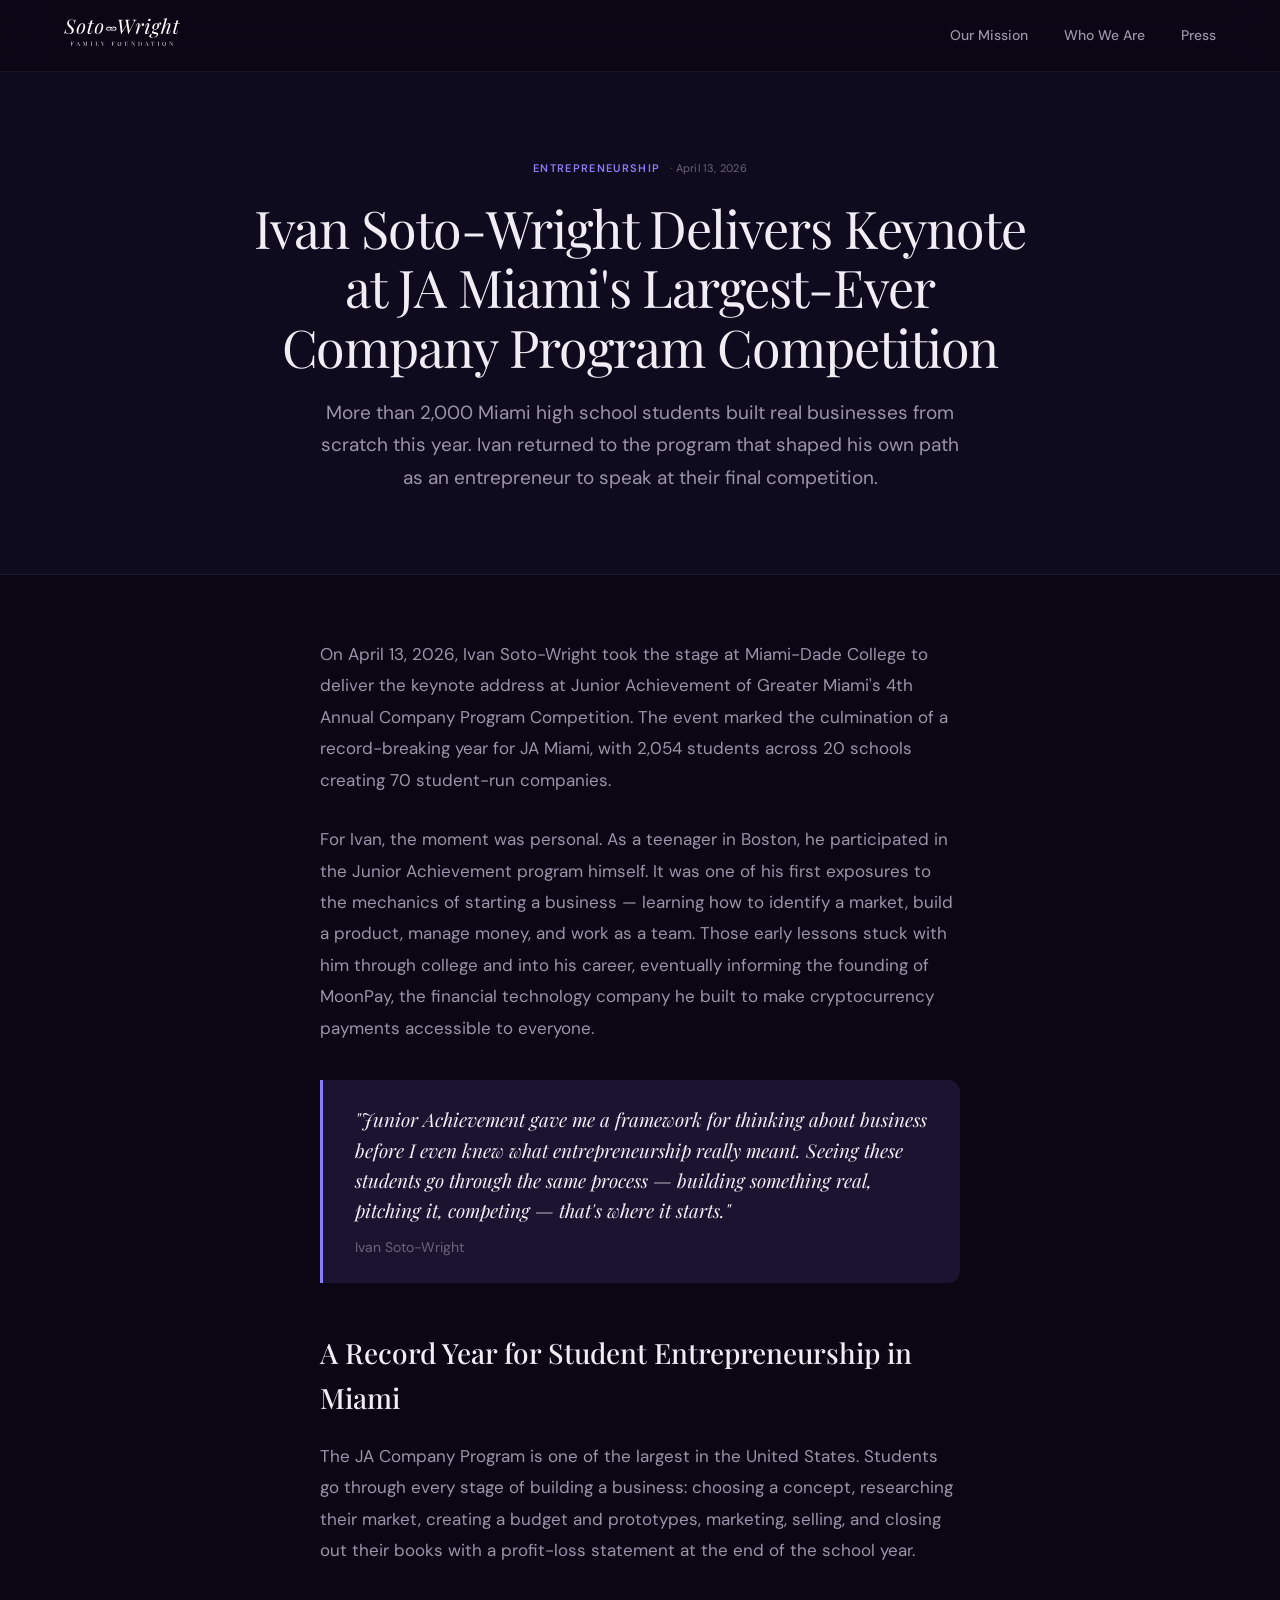
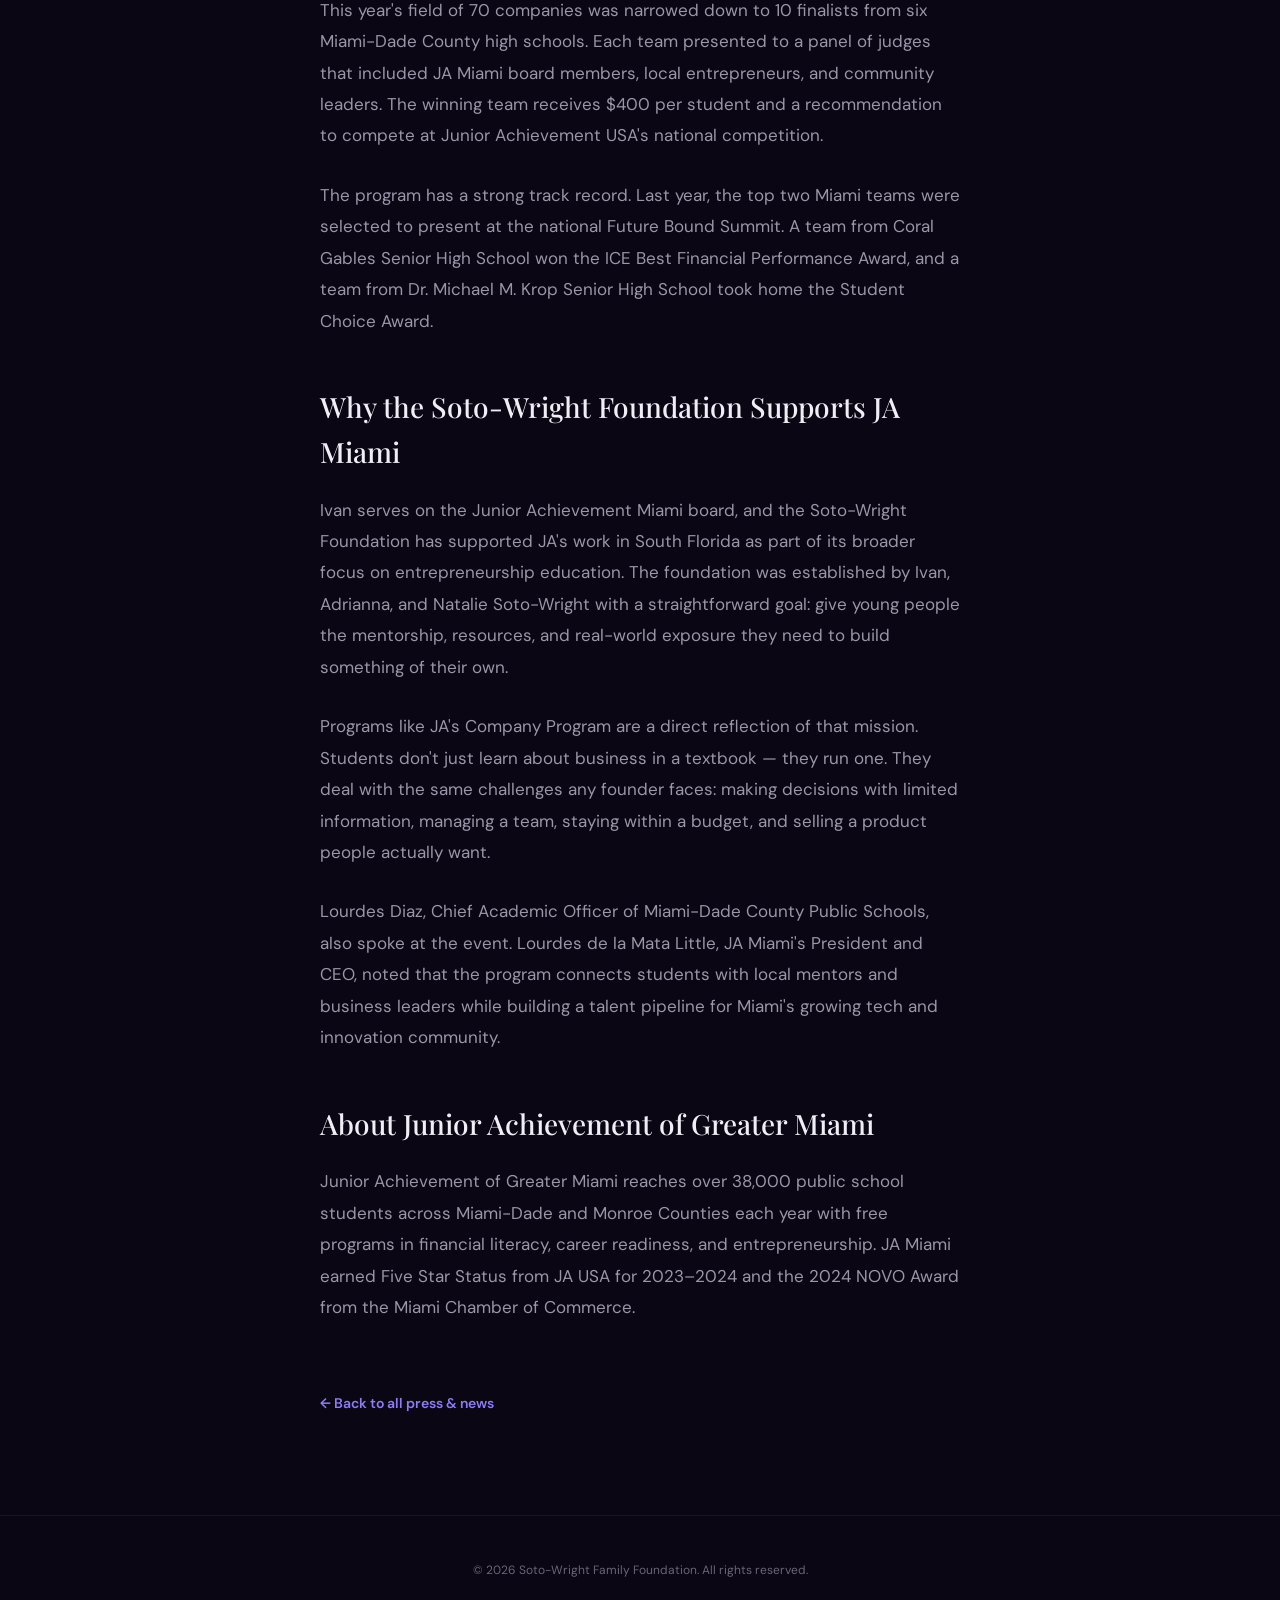
==== press/ivan-soto-wright-ja-miami-keynote-2026.html @ e000f44b "Add files via upload" ====
<!DOCTYPE html>
<html lang="en">
<head>
<meta charset="UTF-8">
<meta name="viewport" content="width=device-width, initial-scale=1.0">
<title>Ivan Soto-Wright Keynote at JA Miami Company Program 2026 | Soto-Wright Foundation</title>
<meta name="description" content="Ivan Soto-Wright, founder of MoonPay and the Soto-Wright Foundation, delivered the keynote at JA Miami's 2026 Company Program Competition, where 2,054 students built 70 real companies.">
<link rel="preconnect" href="https://fonts.googleapis.com">
<link rel="preconnect" href="https://fonts.gstatic.com" crossorigin>
<link href="https://fonts.googleapis.com/css2?family=Playfair+Display:ital,wght@0,400;0,500;0,600;0,700;1,400;1,500&family=DM+Sans:ital,wght@0,300;0,400;0,500;0,600;1,300;1,400&display=swap" rel="stylesheet">
<link rel="stylesheet" href="../assets/article.css">
<style>
:root{--bg-primary:#0a0614;--bg-secondary:#0f0b1e;--bg-card:#13102a;--bg-card-hover:#1a1538;--text-primary:#f0edf5;--text-secondary:#9b95a8;--text-muted:#6b6478;--accent:#8b7cf7;--accent-soft:rgba(139,124,247,0.12);--border:rgba(255,255,255,0.06);--border-hover:rgba(255,255,255,0.12);--font-display:'Playfair Display',Georgia,serif;--font-body:'DM Sans',-apple-system,sans-serif}
*,*::before,*::after{margin:0;padding:0;box-sizing:border-box}
html{font-size:16px;-webkit-font-smoothing:antialiased}
body{font-family:var(--font-body);background:var(--bg-primary);color:var(--text-primary);line-height:1.6}
nav{position:fixed;top:0;left:0;right:0;z-index:1000;padding:0 clamp(24px,5vw,80px);height:72px;display:flex;align-items:center;justify-content:space-between;background:rgba(10,6,20,0.9);backdrop-filter:blur(20px);border-bottom:1px solid var(--border)}
nav .nav-links{display:flex;gap:36px}
nav .nav-links a{font-size:14px;font-weight:500;color:var(--text-secondary);text-decoration:none;transition:color .3s}
nav .nav-links a:hover{color:var(--text-primary)}
.press-tag{font-size:11px;font-weight:600;letter-spacing:.12em;text-transform:uppercase;color:var(--accent);display:flex;align-items:center;gap:10px}
.press-tag .date{color:var(--text-muted);font-weight:400;letter-spacing:.02em;text-transform:none}
footer{padding:40px clamp(24px,5vw,80px);border-top:1px solid var(--border);text-align:center}
footer span{font-size:12px;color:var(--text-muted)}
</style>
</head>
<body>
<nav>
  <a href="../index.html"><img src="../assets/logo-horizontal-dark.svg" alt="Soto-Wright Foundation" style="height:28px;"></a>
  <div class="nav-links">
    <a href="../index.html#mission">Our Mission</a>
    <a href="../index.html#who">Who We Are</a>
    <a href="../index.html#press">Press</a>
  </div>
</nav>

<header class="article-hero">
  <div class="press-tag">Entrepreneurship <span class="date">· April 13, 2026</span></div>
  <h1>Ivan Soto-Wright Delivers Keynote at JA Miami's Largest-Ever Company Program Competition</h1>
  <p class="hero-deck">More than 2,000 Miami high school students built real businesses from scratch this year. Ivan returned to the program that shaped his own path as an entrepreneur to speak at their final competition.</p>
</header>

<article class="article-body">
  <p>On April 13, 2026, Ivan Soto-Wright took the stage at Miami-Dade College to deliver the keynote address at Junior Achievement of Greater Miami's 4th Annual Company Program Competition. The event marked the culmination of a record-breaking year for JA Miami, with 2,054 students across 20 schools creating 70 student-run companies.</p>

  <p>For Ivan, the moment was personal. As a teenager in Boston, he participated in the Junior Achievement program himself. It was one of his first exposures to the mechanics of starting a business — learning how to identify a market, build a product, manage money, and work as a team. Those early lessons stuck with him through college and into his career, eventually informing the founding of MoonPay, the financial technology company he built to make cryptocurrency payments accessible to everyone.</p>

  <blockquote>
    <p>"Junior Achievement gave me a framework for thinking about business before I even knew what entrepreneurship really meant. Seeing these students go through the same process — building something real, pitching it, competing — that's where it starts."</p>
    <cite>Ivan Soto-Wright</cite>
  </blockquote>

  <h2>A Record Year for Student Entrepreneurship in Miami</h2>

  <p>The JA Company Program is one of the largest in the United States. Students go through every stage of building a business: choosing a concept, researching their market, creating a budget and prototypes, marketing, selling, and closing out their books with a profit-loss statement at the end of the school year.</p>

  <p>This year's field of 70 companies was narrowed down to 10 finalists from six Miami-Dade County high schools. Each team presented to a panel of judges that included JA Miami board members, local entrepreneurs, and community leaders. The winning team receives $400 per student and a recommendation to compete at Junior Achievement USA's national competition.</p>

  <p>The program has a strong track record. Last year, the top two Miami teams were selected to present at the national Future Bound Summit. A team from Coral Gables Senior High School won the ICE Best Financial Performance Award, and a team from Dr. Michael M. Krop Senior High School took home the Student Choice Award.</p>

  <h2>Why the Soto-Wright Foundation Supports JA Miami</h2>

  <p>Ivan serves on the Junior Achievement Miami board, and the Soto-Wright Foundation has supported JA's work in South Florida as part of its broader focus on entrepreneurship education. The foundation was established by Ivan, Adrianna, and Natalie Soto-Wright with a straightforward goal: give young people the mentorship, resources, and real-world exposure they need to build something of their own.</p>

  <p>Programs like JA's Company Program are a direct reflection of that mission. Students don't just learn about business in a textbook — they run one. They deal with the same challenges any founder faces: making decisions with limited information, managing a team, staying within a budget, and selling a product people actually want.</p>

  <p>Lourdes Diaz, Chief Academic Officer of Miami-Dade County Public Schools, also spoke at the event. Lourdes de la Mata Little, JA Miami's President and CEO, noted that the program connects students with local mentors and business leaders while building a talent pipeline for Miami's growing tech and innovation community.</p>

  <h2>About Junior Achievement of Greater Miami</h2>

  <p>Junior Achievement of Greater Miami reaches over 38,000 public school students across Miami-Dade and Monroe Counties each year with free programs in financial literacy, career readiness, and entrepreneurship. JA Miami earned Five Star Status from JA USA for 2023–2024 and the 2024 NOVO Award from the Miami Chamber of Commerce.</p>

  <a href="../index.html#press" class="back-link">← Back to all press & news</a>
</article>

<footer><span>© 2026 Soto-Wright Family Foundation. All rights reserved.</span></footer>
</body>
</html>
---- assets/article.css ----
/* Blog post article page styles — inherits variables from parent page inline styles */
.article-hero {
  padding: 160px clamp(24px,5vw,80px) 80px;
  text-align: center;
  position: relative;
  background: var(--bg-secondary);
  border-bottom: 1px solid var(--border);
}
.article-hero .press-tag { justify-content: center; margin-bottom: 20px; }
.article-hero h1 {
  font-family: var(--font-display);
  font-size: clamp(32px,4.5vw,52px);
  font-weight: 400;
  line-height: 1.15;
  max-width: 800px;
  margin: 0 auto 20px;
  letter-spacing: -0.02em;
}
.article-hero .hero-deck {
  font-size: clamp(16px,1.6vw,19px);
  color: var(--text-secondary);
  max-width: 640px;
  margin: 0 auto;
  line-height: 1.7;
}
.article-body {
  max-width: 720px;
  margin: 0 auto;
  padding: 64px clamp(24px,5vw,40px) 100px;
}
.article-body p {
  font-size: 17px;
  line-height: 1.85;
  color: var(--text-secondary);
  margin-bottom: 28px;
}
.article-body h2 {
  font-family: var(--font-display);
  font-size: 28px;
  font-weight: 500;
  color: var(--text-primary);
  margin: 48px 0 20px;
}
.article-body blockquote {
  border-left: 3px solid var(--accent);
  padding: 24px 32px;
  margin: 36px 0;
  background: var(--accent-soft);
  border-radius: 0 12px 12px 0;
}
.article-body blockquote p {
  font-family: var(--font-display);
  font-size: 19px;
  font-style: italic;
  color: var(--text-primary);
  margin-bottom: 8px;
  line-height: 1.6;
}
.article-body blockquote cite {
  font-family: var(--font-body);
  font-size: 14px;
  font-style: normal;
  color: var(--text-muted);
}
.article-body .featured-img {
  width: 100%;
  border-radius: 12px;
  margin: 32px 0;
  border: 1px solid var(--border);
}
.article-body .embed-note {
  background: var(--bg-card);
  border: 1px dashed var(--border-hover);
  border-radius: 12px;
  padding: 24px;
  text-align: center;
  color: var(--text-muted);
  font-size: 14px;
  margin: 32px 0;
}
.back-link {
  display: inline-block;
  margin-top: 40px;
  font-size: 14px;
  font-weight: 600;
  color: var(--accent);
  text-decoration: none;
  transition: opacity 0.3s;
}
.back-link:hover { opacity: 0.7; }
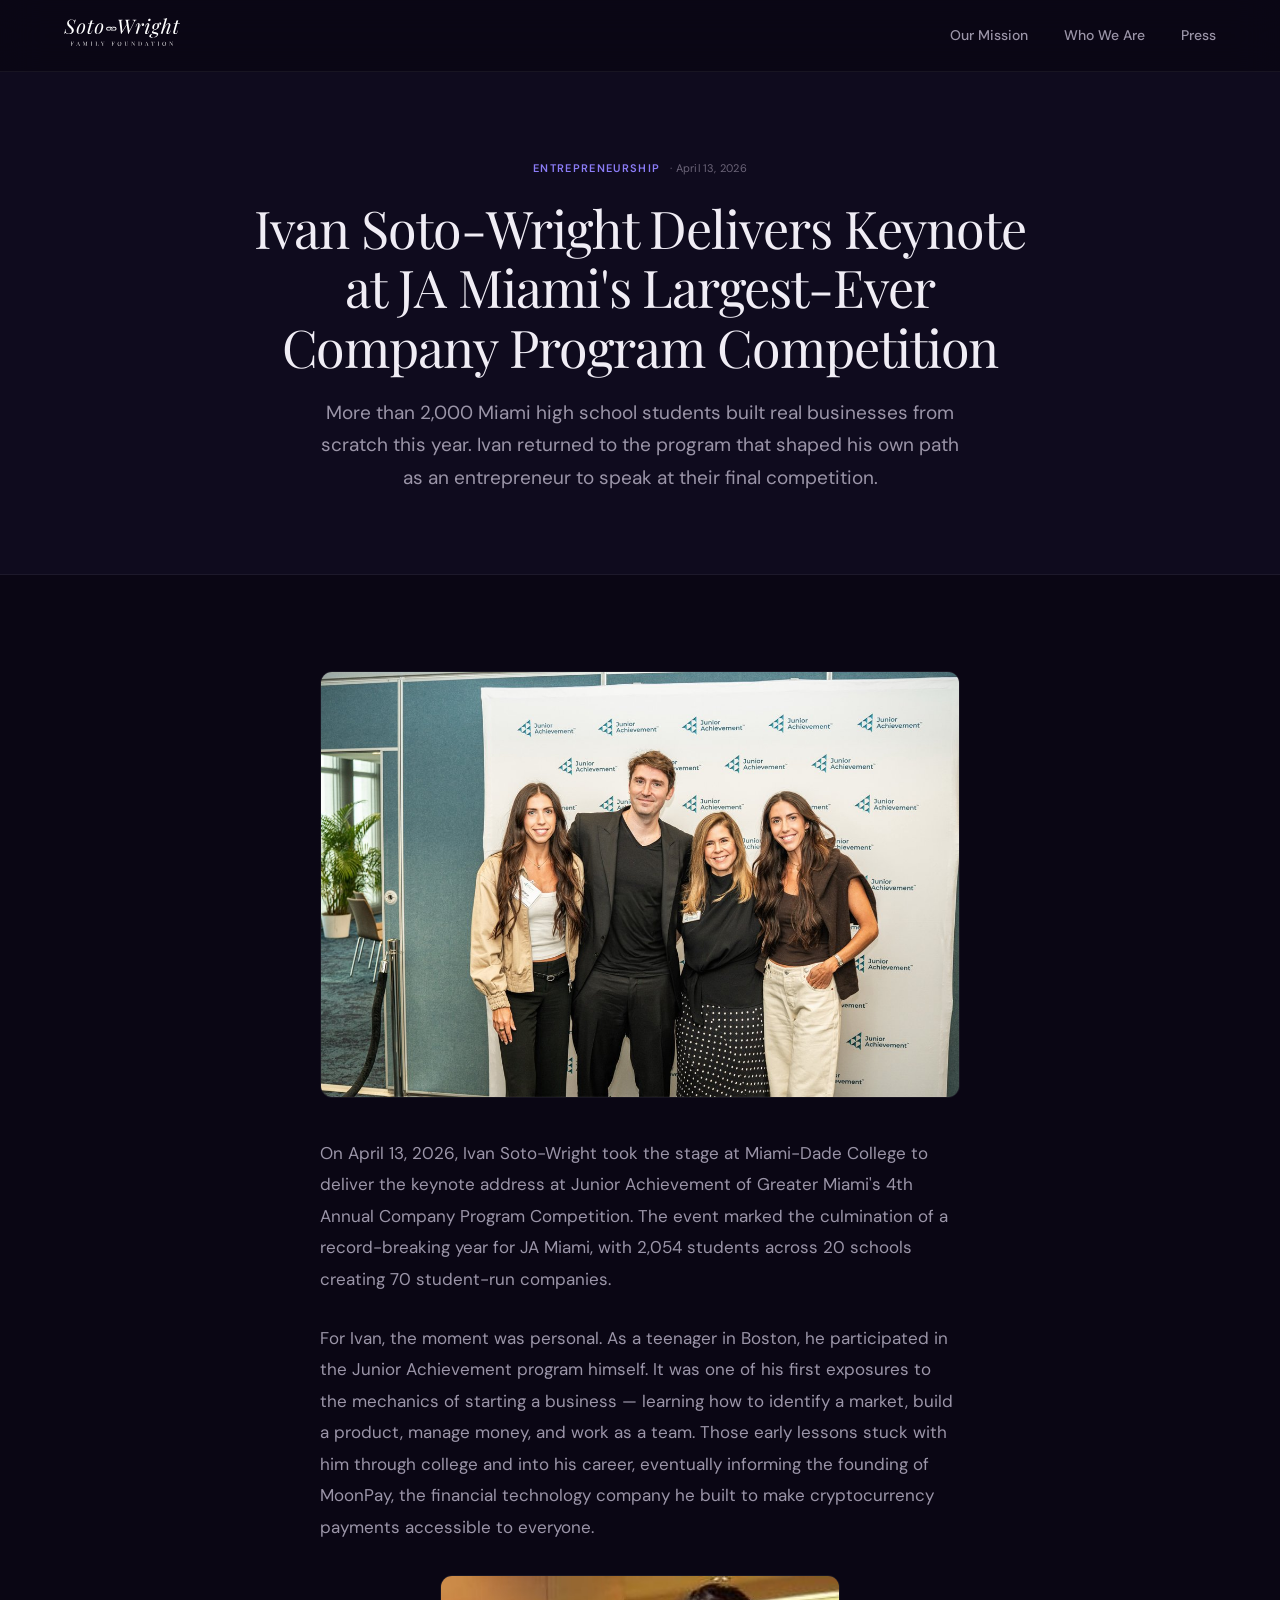
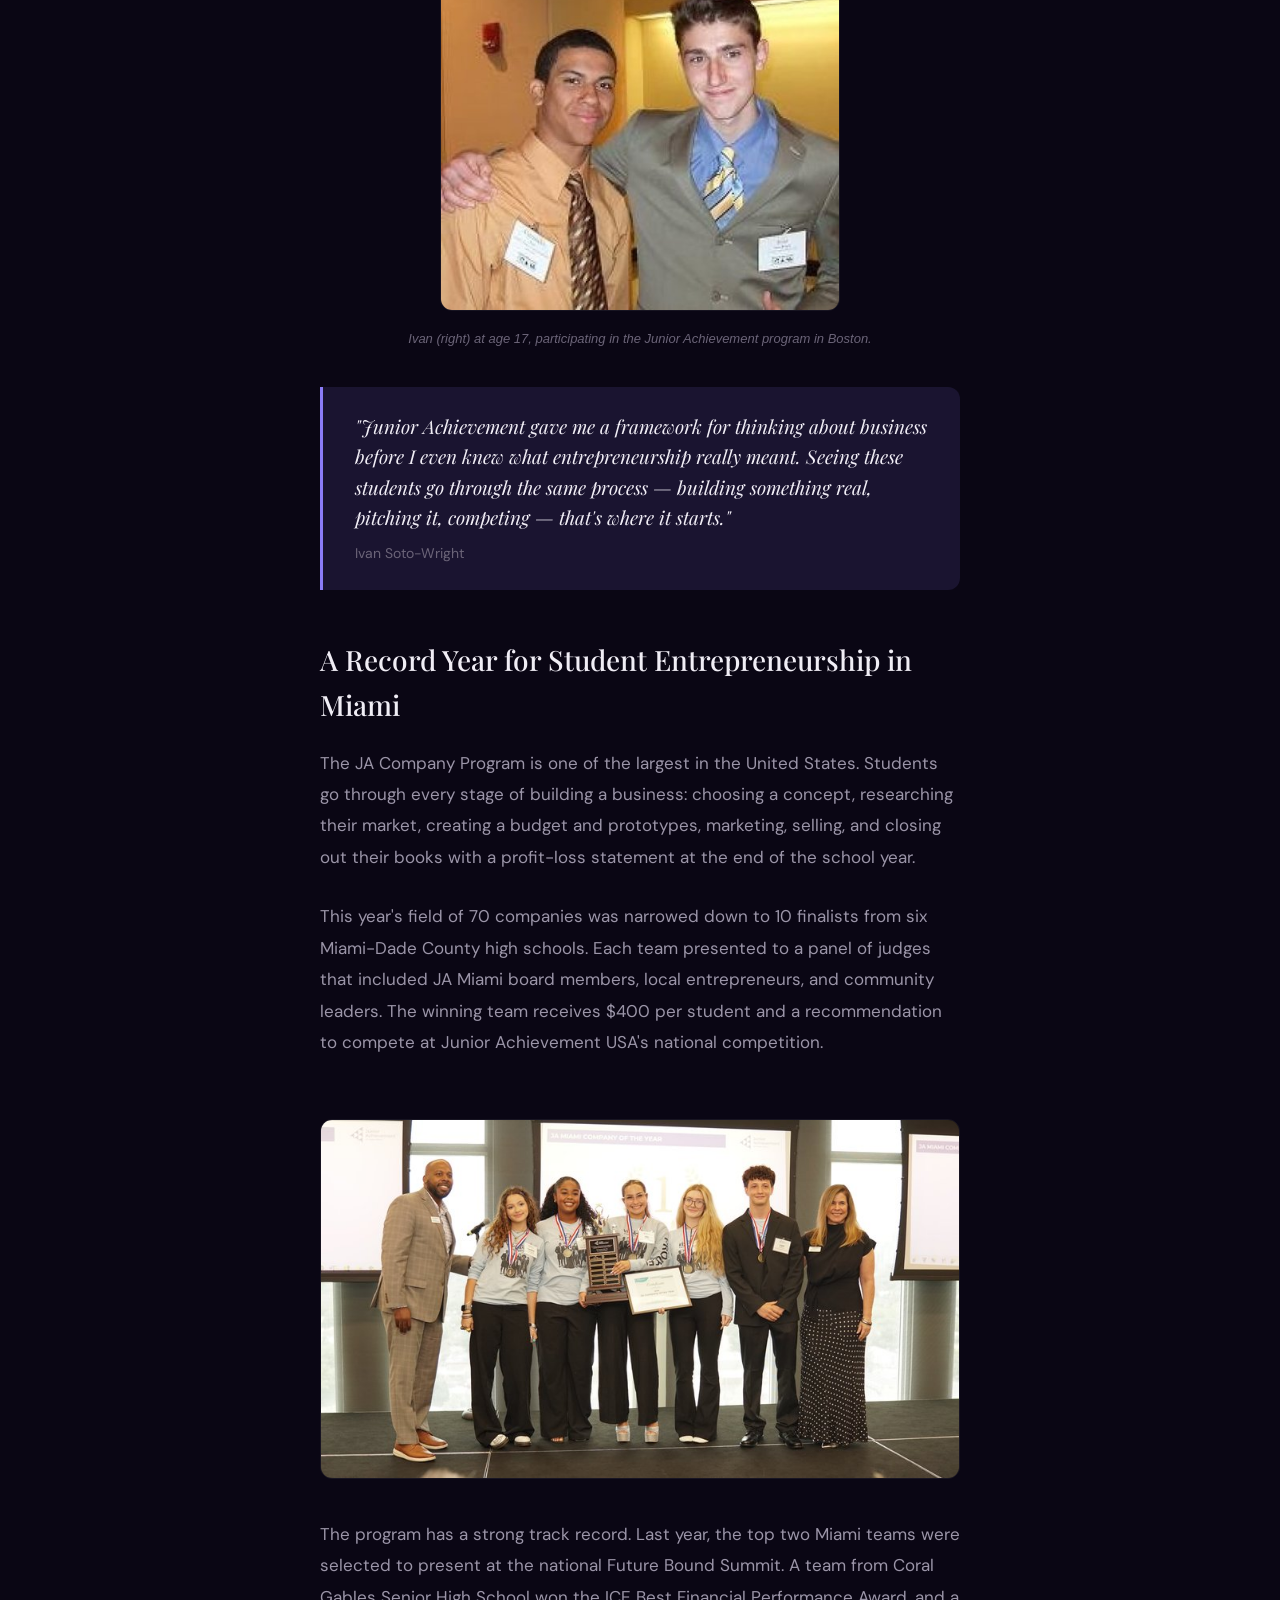
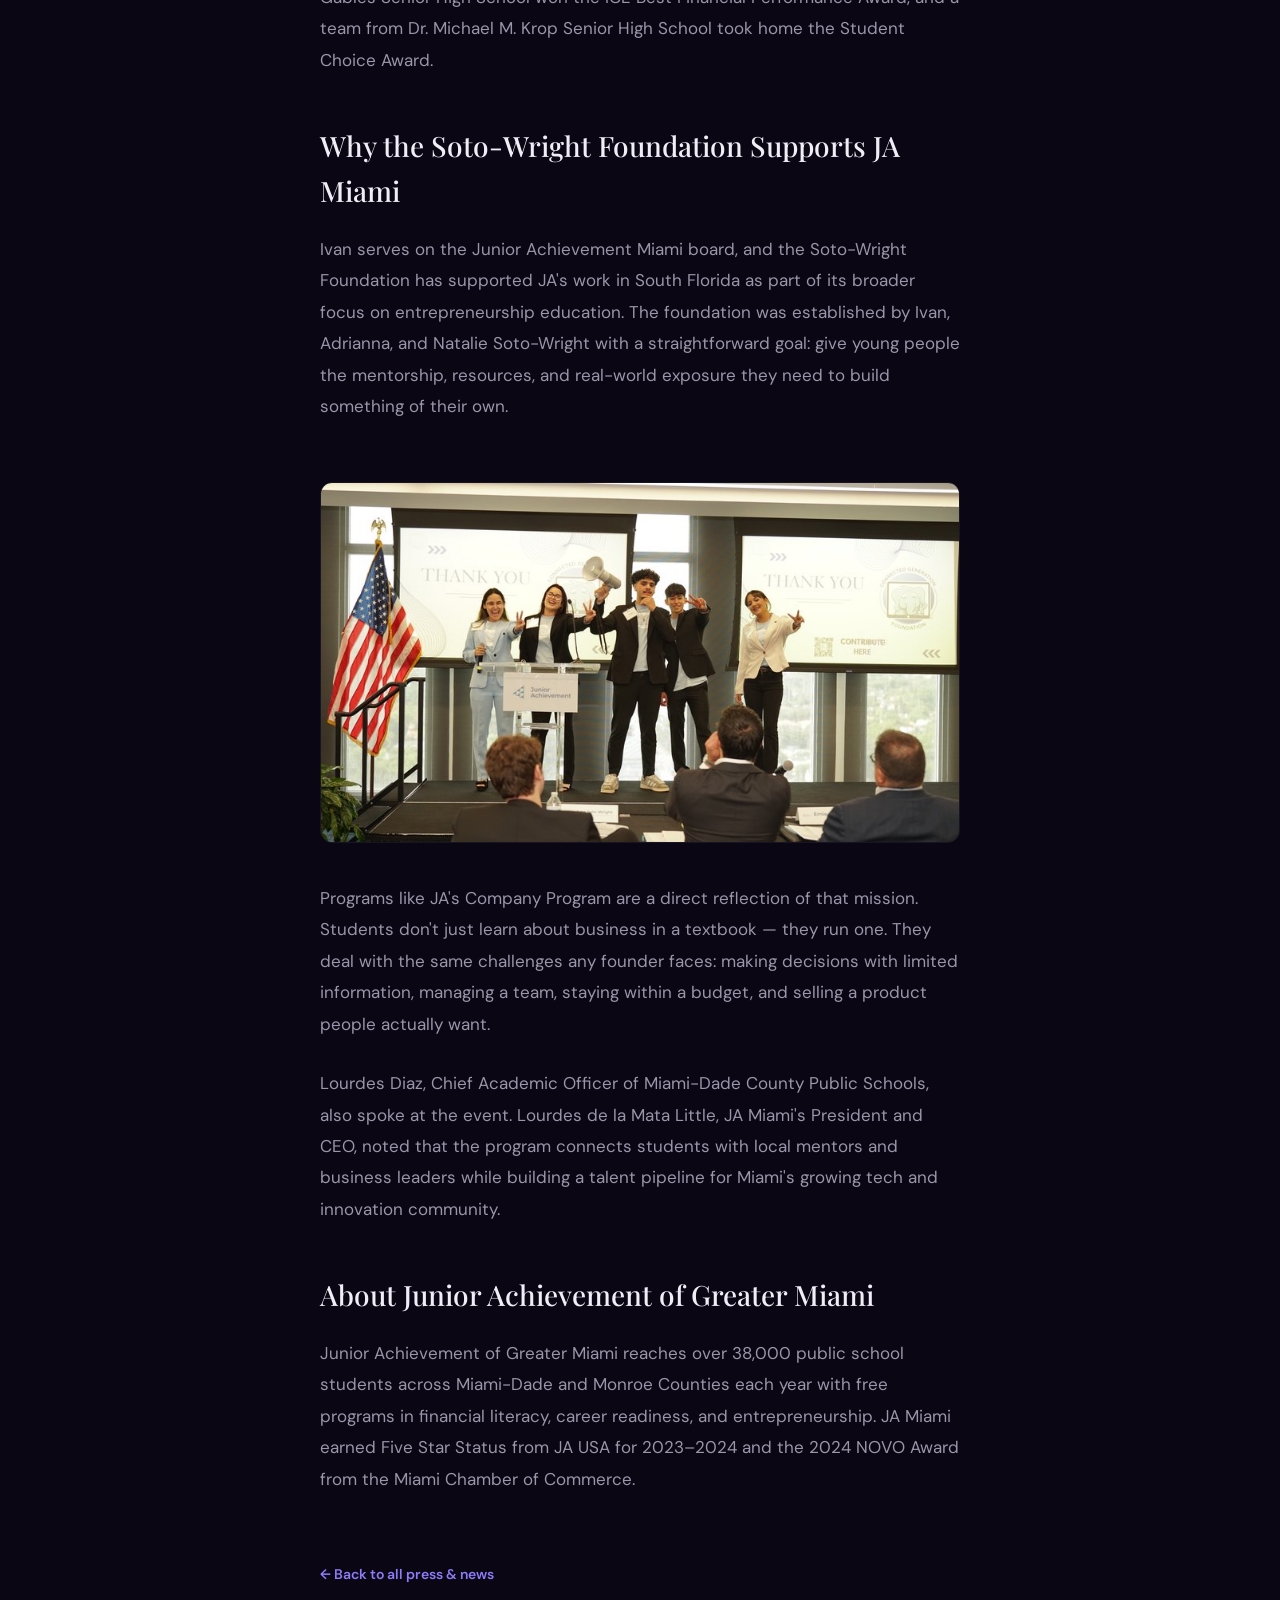
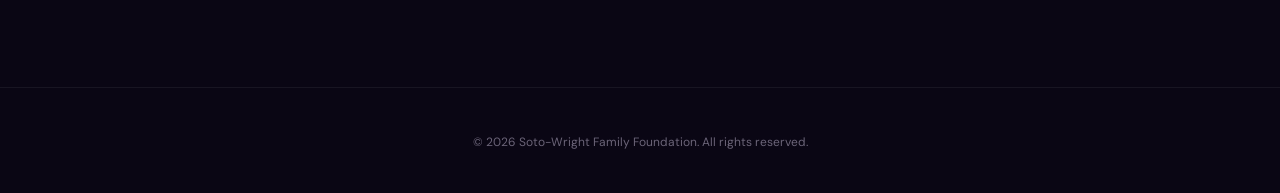
==== commit 83f14d47: "Update site with new photos, favicon, social links" ====
--- a/press/ivan-soto-wright-ja-miami-keynote-2026.html
+++ b/press/ivan-soto-wright-ja-miami-keynote-2026.html
@@ -41,9 +41,14 @@
 </header>
 
 <article class="article-body">
+  <img src="../assets/ivan-ja-keynote.jpg" alt="Ivan Soto-Wright delivering keynote at Junior Achievement Miami" class="featured-img">
+
   <p>On April 13, 2026, Ivan Soto-Wright took the stage at Miami-Dade College to deliver the keynote address at Junior Achievement of Greater Miami's 4th Annual Company Program Competition. The event marked the culmination of a record-breaking year for JA Miami, with 2,054 students across 20 schools creating 70 student-run companies.</p>
 
   <p>For Ivan, the moment was personal. As a teenager in Boston, he participated in the Junior Achievement program himself. It was one of his first exposures to the mechanics of starting a business — learning how to identify a market, build a product, manage money, and work as a team. Those early lessons stuck with him through college and into his career, eventually informing the founding of MoonPay, the financial technology company he built to make cryptocurrency payments accessible to everyone.</p>
+
+  <img src="../assets/ivan-ja-age17.jpg" alt="Ivan Soto-Wright at age 17 participating in Junior Achievement" class="featured-img" style="max-width:400px;margin:32px auto;display:block;">
+  <p style="text-align:center;font-size:13px;color:#6b6478;margin-top:-16px;margin-bottom:32px;"><em>Ivan (right) at age 17, participating in the Junior Achievement program in Boston.</em></p>
 
   <blockquote>
     <p>"Junior Achievement gave me a framework for thinking about business before I even knew what entrepreneurship really meant. Seeing these students go through the same process — building something real, pitching it, competing — that's where it starts."</p>
@@ -56,11 +61,15 @@
 
   <p>This year's field of 70 companies was narrowed down to 10 finalists from six Miami-Dade County high schools. Each team presented to a panel of judges that included JA Miami board members, local entrepreneurs, and community leaders. The winning team receives $400 per student and a recommendation to compete at Junior Achievement USA's national competition.</p>
 
+  <img src="../assets/ja-students-celebrate.jpg" alt="JA Miami students celebrating on stage" class="featured-img">
+
   <p>The program has a strong track record. Last year, the top two Miami teams were selected to present at the national Future Bound Summit. A team from Coral Gables Senior High School won the ICE Best Financial Performance Award, and a team from Dr. Michael M. Krop Senior High School took home the Student Choice Award.</p>
 
   <h2>Why the Soto-Wright Foundation Supports JA Miami</h2>
 
   <p>Ivan serves on the Junior Achievement Miami board, and the Soto-Wright Foundation has supported JA's work in South Florida as part of its broader focus on entrepreneurship education. The foundation was established by Ivan, Adrianna, and Natalie Soto-Wright with a straightforward goal: give young people the mentorship, resources, and real-world exposure they need to build something of their own.</p>
+
+  <img src="../assets/ja-students-present.jpg" alt="JA Miami Company of the Year award winners" class="featured-img">
 
   <p>Programs like JA's Company Program are a direct reflection of that mission. Students don't just learn about business in a textbook — they run one. They deal with the same challenges any founder faces: making decisions with limited information, managing a team, staying within a budget, and selling a product people actually want.</p>
 
